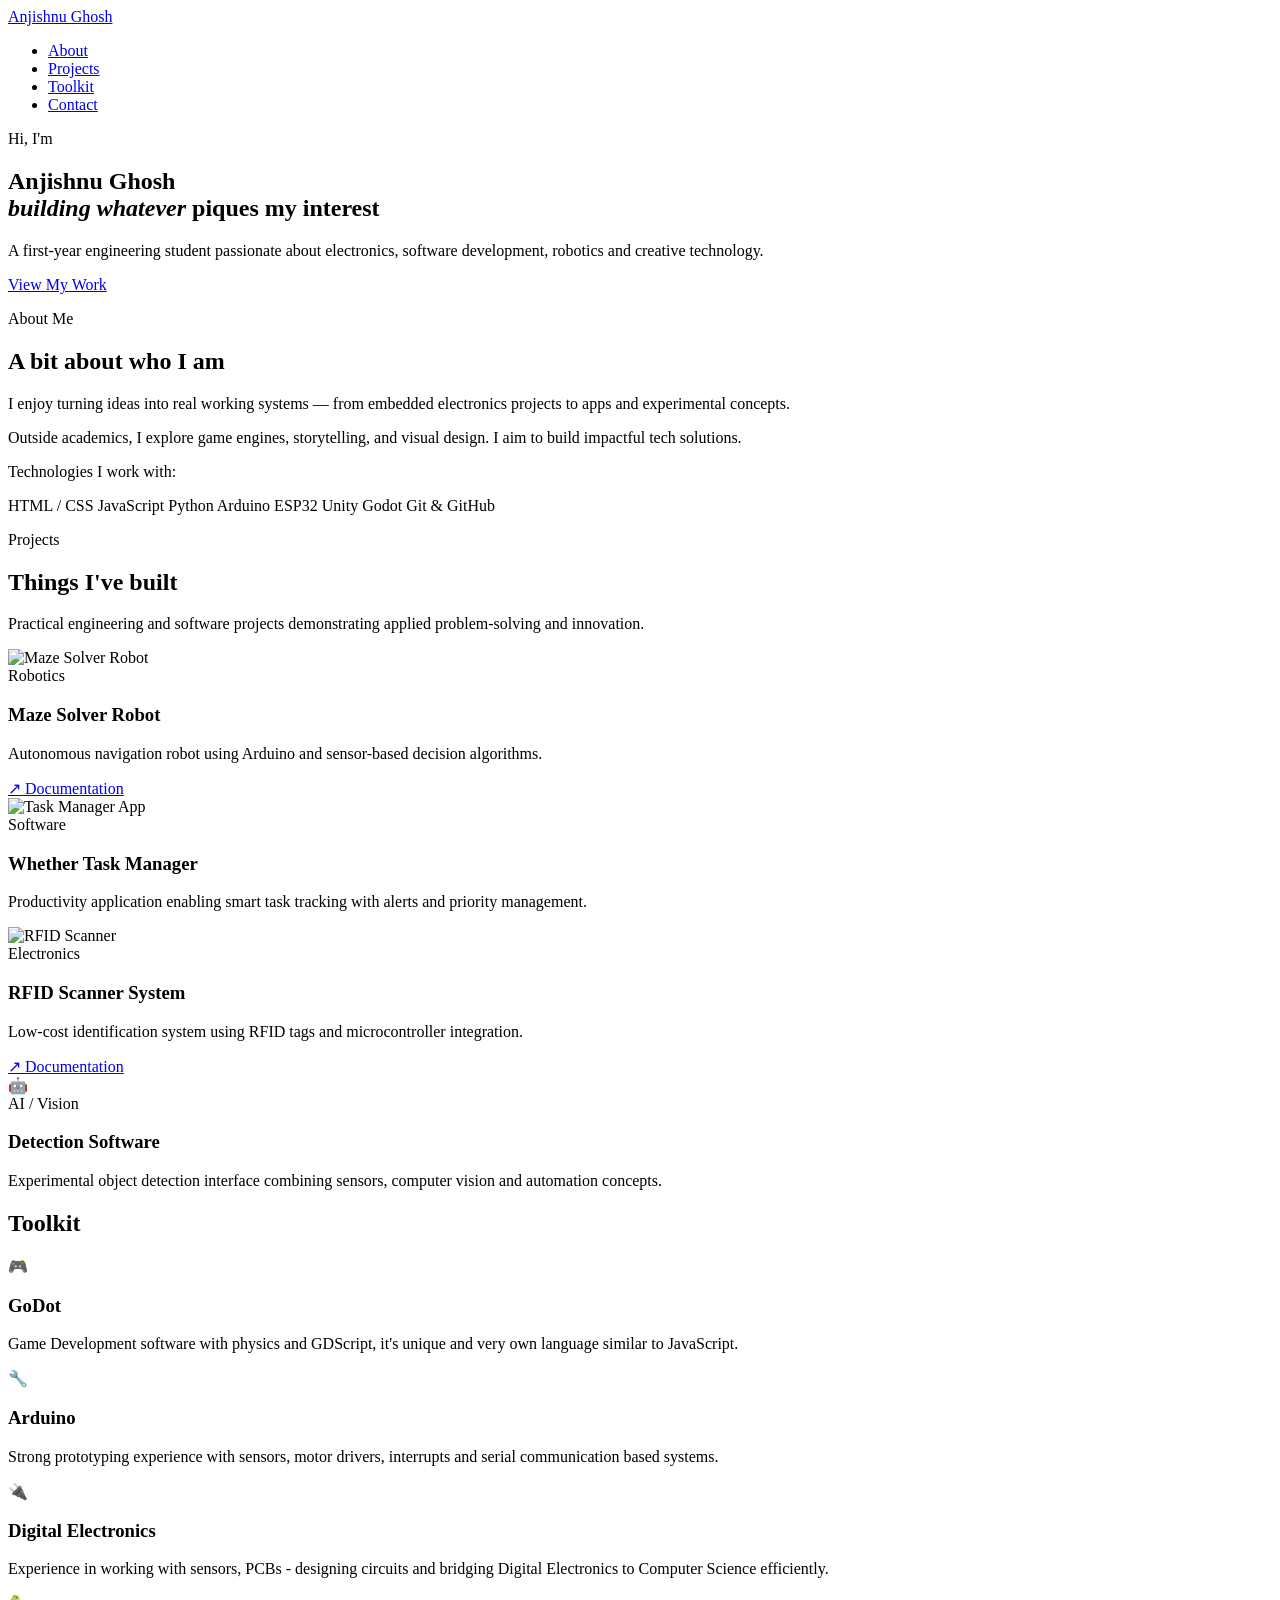
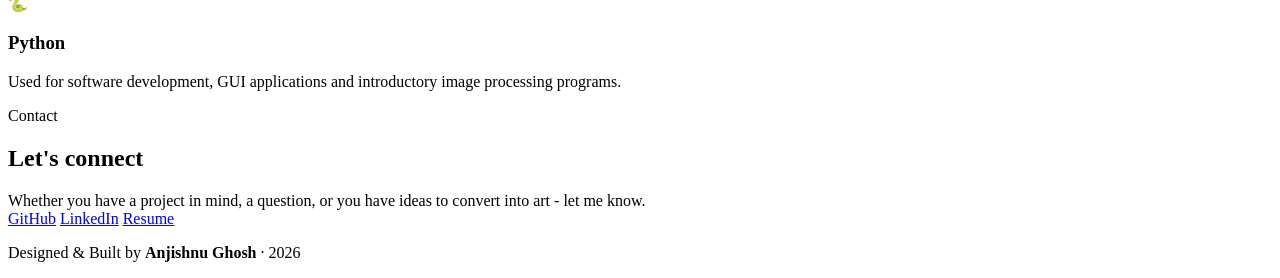
==== portfolio2.html @ eada3b85 "Add files via upload" ====
<!DOCTYPE html>
<html lang="en">

<head>
  <meta charset="UTF-8">
  <meta name="viewport" content="width=device-width, initial-scale=1.0">
  <title>Anjishnu Ghosh | Portfolio</title>

  <!-- CSS FILES -->
  <link rel="stylesheet" href="css/style.css">
  <link rel="stylesheet" href="css/theme-dark.css">
</head>

<body>

<!-- ================= NAVBAR ================= -->
<nav>
  <div class="container">
    <div class="nav-inner">
      <a href="#hero" class="nav-logo">Anjishnu Ghosh</a>

      <ul class="nav-links">
        <li><a href="#about">About</a></li>
        <li><a href="#projects">Projects</a></li>
        <li><a href="#toolkit">Toolkit</a></li>
        <li><a href="#contact">Contact</a></li>
      </ul>
    </div>
  </div>
</nav>

<!-- ================= HERO ================= -->
<section id="hero">
  <div class="container">

    <p class="hero-eyebrow reveal">Hi, I'm</p>

    <h1 class="hero-title reveal">
      Anjishnu Ghosh <br>
      <em>building whatever</em> piques my interest
    </h1>

    <p class="hero-subtitle reveal">
      A first-year engineering student passionate about electronics,
      software development, robotics and creative technology.
    </p>

    <a href="#projects" class="hero-cta reveal">View My Work</a>

  </div>
</section>

<!-- ================= ABOUT ================= -->
<section id="about" class="reveal">
  <div class="container">

    <p class="section-label">About Me</p>
    <h2 class="section-heading">A bit about who I am</h2>

    <div class="about-text">
      <p>
        I enjoy turning ideas into real working systems — from embedded
        electronics projects to apps and experimental concepts.
      </p>

      <p>
        Outside academics, I explore game engines, storytelling,
        and visual design. I aim to build impactful tech solutions.
      </p>

      <p class="skills-heading">Technologies I work with:</p>

      <div class="skills-grid">
        <span class="skill-badge">HTML / CSS</span>
        <span class="skill-badge">JavaScript</span>
        <span class="skill-badge">Python</span>
        <span class="skill-badge">Arduino</span>
        <span class="skill-badge">ESP32</span>
        <span class="skill-badge">Unity</span>
        <span class="skill-badge">Godot</span>
        <span class="skill-badge">Git & GitHub</span>
      </div>

    </div>
  </div>
</section>

<!-- ================= PROJECTS ================= -->
<section id="projects">
  <div class="container">

    <div class="projects-header reveal">
      <p class="section-label">Projects</p>
      <h2 class="section-heading">Things I've built</h2>
      <p class="section-desc">
        Practical engineering and software projects demonstrating
        applied problem-solving and innovation.
      </p>
    </div>

    <div class="projects-grid">

      <!-- Maze Solver -->
      <div class="project-card reveal reveal-delay-1">
        <div class="project-icon">
          <img src="references/mazesolv.png" alt="Maze Solver Robot">
        </div>
        <span class="project-tag">Robotics</span>
        <h3 class="project-title">Maze Solver Robot</h3>
        <p class="project-desc">
          Autonomous navigation robot using Arduino and sensor-based
          decision algorithms.
        </p>
        <div class="project-links">
          <a href="Maze solver.docx" target="_blank" class="link-demo">↗ Documentation</a>
        </div>
      </div>

      <!-- Task App -->
      <div class="project-card reveal reveal-delay-2">
        <div class="project-icon">
          <img src="references/whether.png" alt="Task Manager App">
        </div>
        <span class="project-tag">Software</span>
        <h3 class="project-title">Whether Task Manager</h3>
        <p class="project-desc">
          Productivity application enabling smart task tracking
          with alerts and priority management.
        </p>
      </div>

      <!-- RFID -->
      <div class="project-card reveal reveal-delay-3">
        <div class="project-icon">
          <img src="references/RFID.png" alt="RFID Scanner">
        </div>
        <span class="project-tag">Electronics</span>
        <h3 class="project-title">RFID Scanner System</h3>
        <p class="project-desc">
          Low-cost identification system using RFID tags and microcontroller integration.
        </p>
        <div class="project-links">
          <a href="RFID READER PROJECT.docx" target="_blank" class="link-demo">↗ Documentation</a>
        </div>
      </div>

      <!-- Detection -->
      <div class="project-card reveal reveal-delay-4">
        <div class="project-icon">🤖</div>
        <span class="project-tag">AI / Vision</span>
        <h3 class="project-title">Detection Software</h3>
        <p class="project-desc">
          Experimental object detection interface combining sensors,
          computer vision and automation concepts.
        </p>
      </div>

    </div>
  </div>
</section>

<!-- ================= TOOLKIT ================= -->
<section id="toolkit" class="toolkit-section">

  <div class="container">

    <h2 class="toolkit-title">Toolkit</h2>

    <div class="toolkit-cards">

      <div class="tool-card">
        <div class="tool-icon">🎮</div>
        <h3>GoDot</h3>
        <p>
          Game Development software with physics and GDScript, it's unique and very own language similar to JavaScript.
        </p>
      </div>

      <div class="tool-card">
        <div class="tool-icon">🔧</div>
        <h3>Arduino</h3>
        <p>
          Strong prototyping experience with sensors, motor drivers,
          interrupts and serial communication based systems.
        </p>
      </div>

      <div class="tool-card">
        <div class="tool-icon">🔌</div>
        <h3>Digital Electronics</h3>
        <p>
          Experience in working with sensors, PCBs - designing circuits and bridging Digital Electronics to Computer Science efficiently.
        </p>
      </div>

      <div class="tool-card">
        <div class="tool-icon">🐍</div>
        <h3>Python</h3>
        <p>
          Used for software development, GUI applications and
          introductory image processing programs.
        </p>
      </div>

    </div>

  </div>

</section>

<!-- ================= CONTACT ================= -->
<section id="contact" class="reveal">
  <div class="container">

    <p class="section-label">Contact</p>
    <h2 class="section-heading">Let's connect</h2>

    <p class="section-desc" style="margin:0 auto;">
       Whether you have a project in mind, a question, or you have ideas to convert into art - let me know.
    </p>

    <div class="contact-wrapper">
      <div class="social-links">
        <a href="#" class="social-link">GitHub</a>
        <a href="#" class="social-link">LinkedIn</a>
        <a href="resume.pdf" download class="social-link">Resume</a>
      </div>

    </div>
  </div>
</section>

<!-- ================= FOOTER ================= -->
<footer>
  <div class="container">
    <p>Designed & Built by <strong>Anjishnu Ghosh</strong> · 2026</p>
  </div>
</footer>

<!-- JS FILE -->
<script src="js/script.js"></script>

</body>
</html>
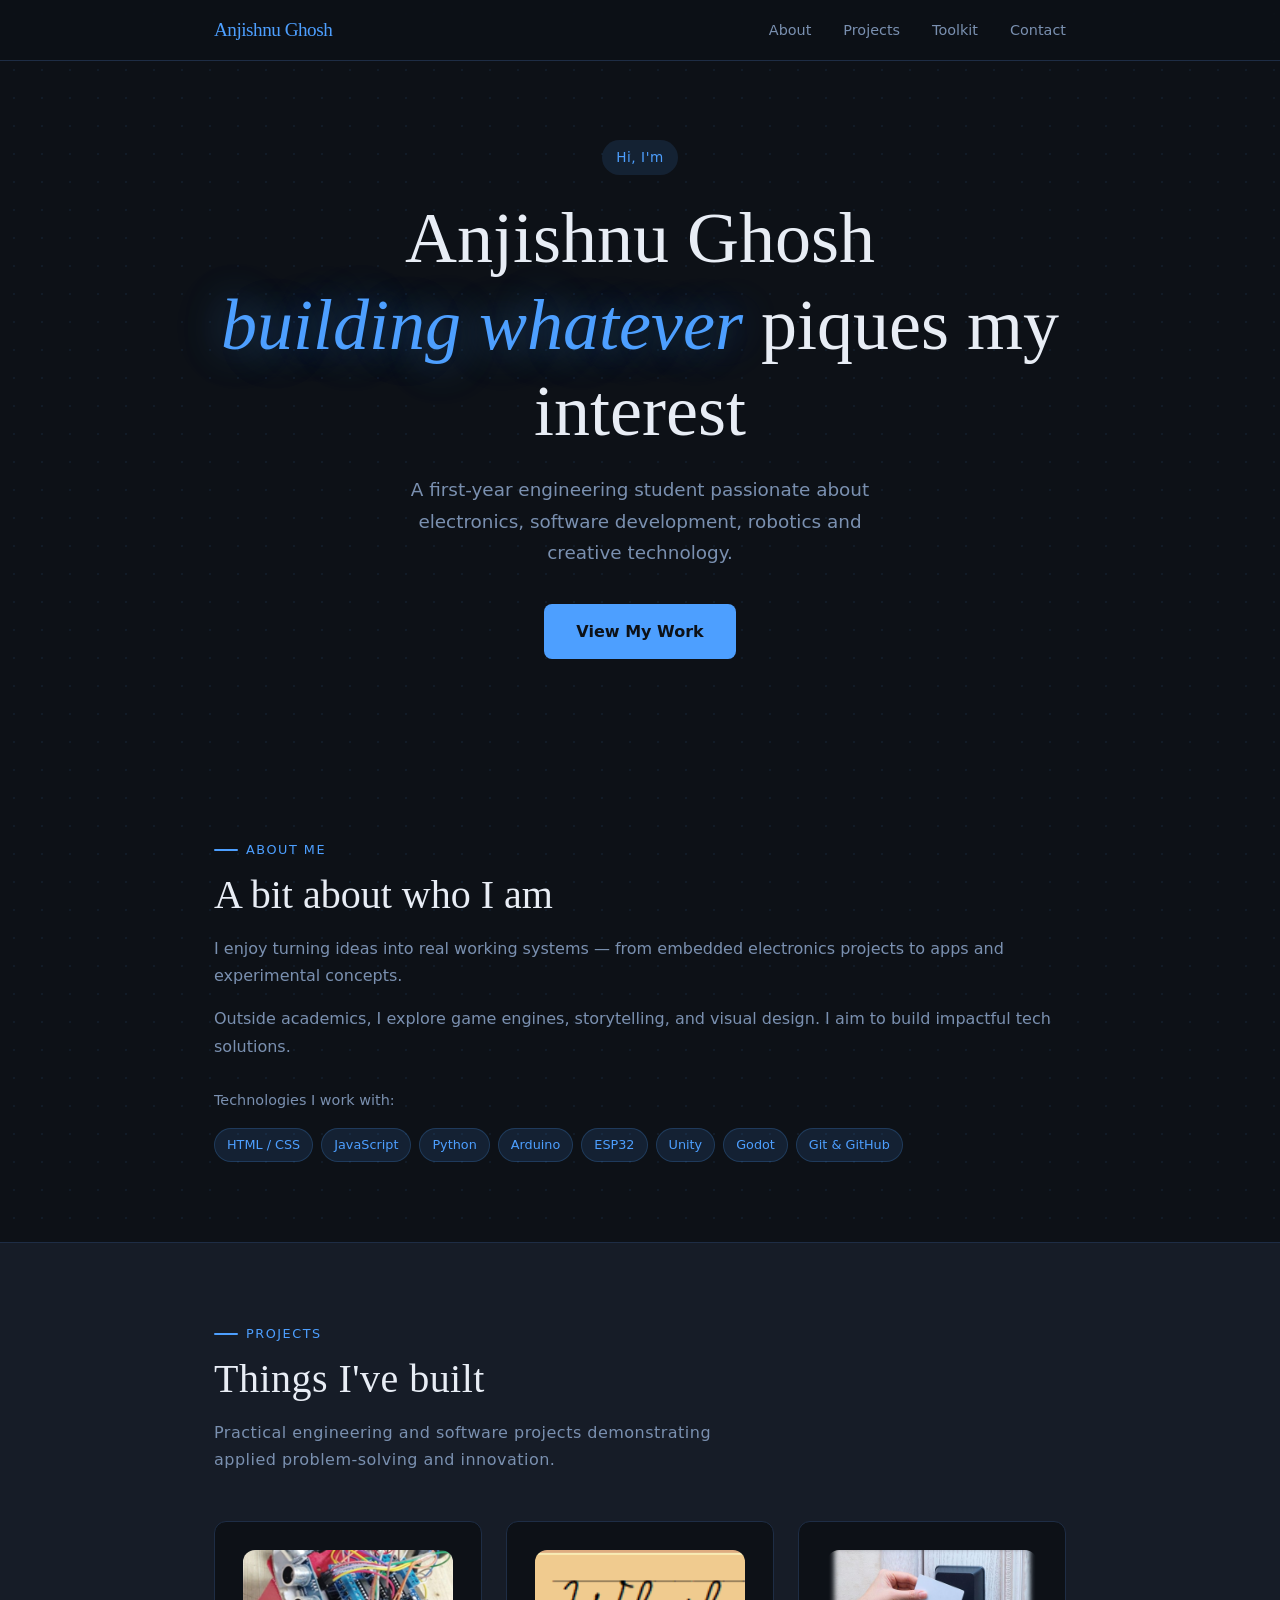
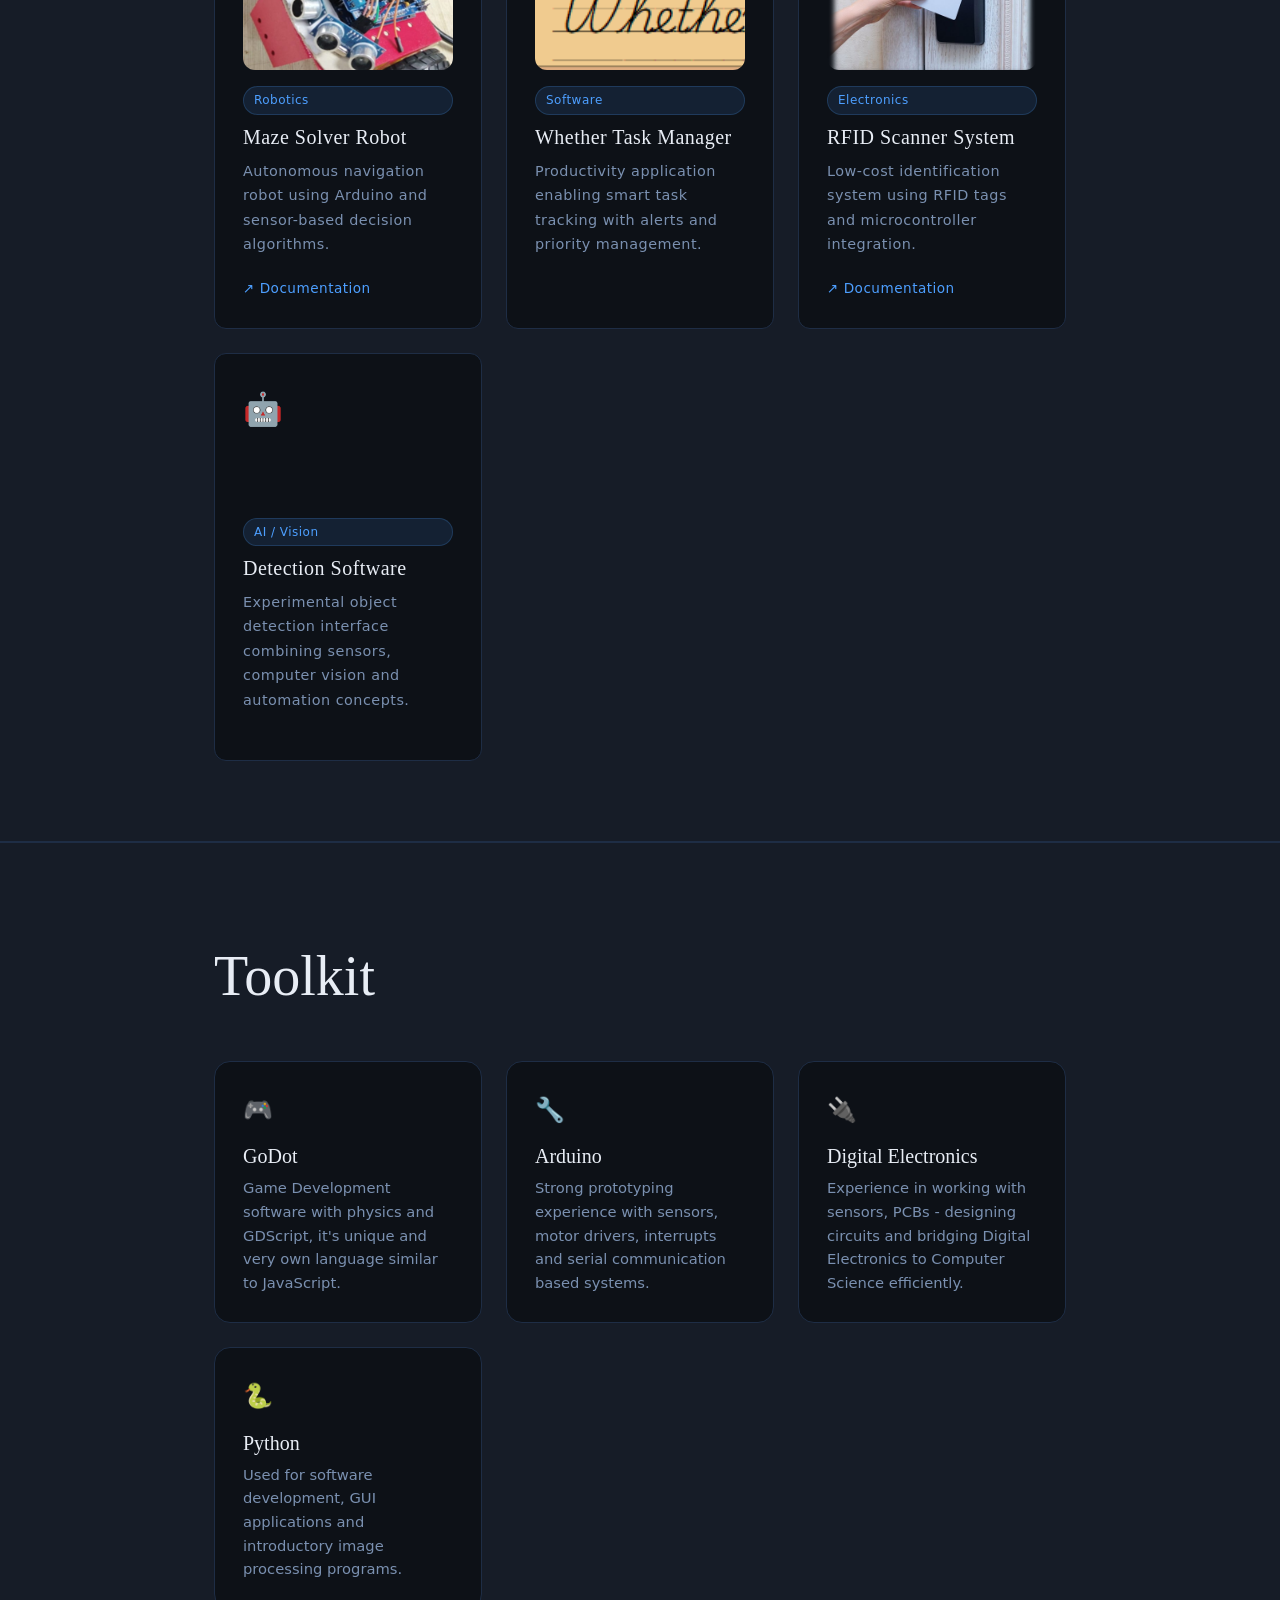
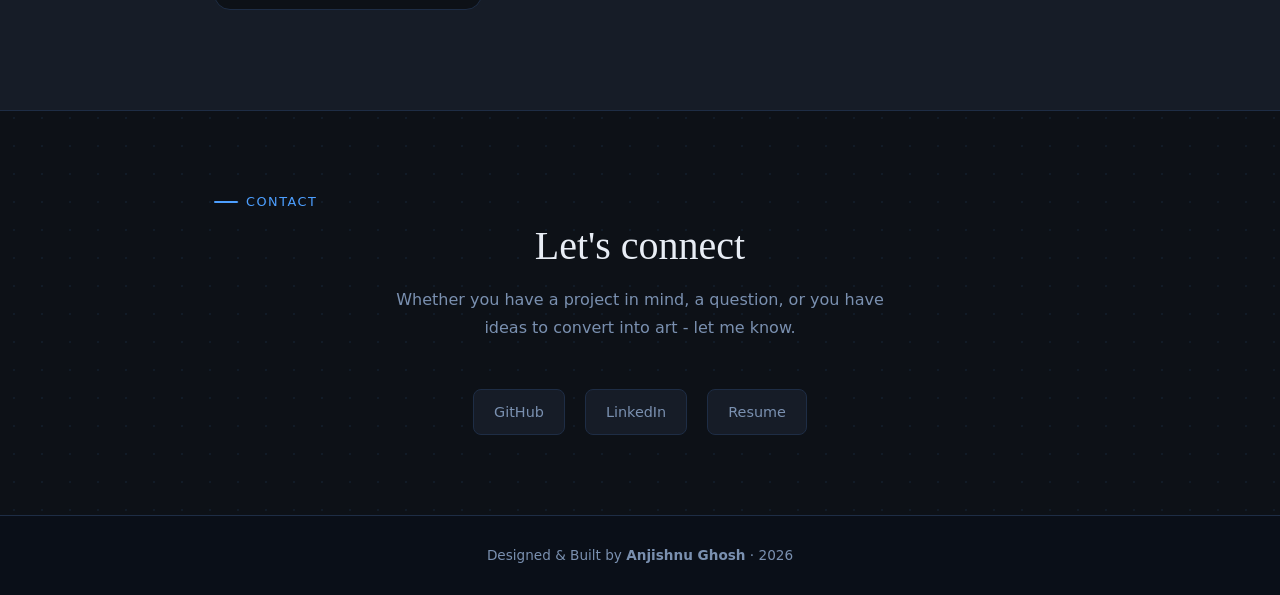
==== commit 06640d29: "Update portfolio2.html" ====
--- a/portfolio2.html
+++ b/portfolio2.html
@@ -7,8 +7,8 @@
   <title>Anjishnu Ghosh | Portfolio</title>
 
   <!-- CSS FILES -->
-  <link rel="stylesheet" href="css/style.css">
-  <link rel="stylesheet" href="css/theme-dark.css">
+  <link rel="stylesheet" href="style.css">
+  <link rel="stylesheet" href="theme-dark.css">
 </head>
 
 <body>
@@ -103,7 +103,7 @@
       <!-- Maze Solver -->
       <div class="project-card reveal reveal-delay-1">
         <div class="project-icon">
-          <img src="references/mazesolv.png" alt="Maze Solver Robot">
+          <img src="mazesolv.png" alt="Maze Solver Robot">
         </div>
         <span class="project-tag">Robotics</span>
         <h3 class="project-title">Maze Solver Robot</h3>
@@ -119,7 +119,7 @@
       <!-- Task App -->
       <div class="project-card reveal reveal-delay-2">
         <div class="project-icon">
-          <img src="references/whether.png" alt="Task Manager App">
+          <img src="whether.png" alt="Task Manager App">
         </div>
         <span class="project-tag">Software</span>
         <h3 class="project-title">Whether Task Manager</h3>
@@ -132,7 +132,7 @@
       <!-- RFID -->
       <div class="project-card reveal reveal-delay-3">
         <div class="project-icon">
-          <img src="references/RFID.png" alt="RFID Scanner">
+          <img src="RFID.png" alt="RFID Scanner">
         </div>
         <span class="project-tag">Electronics</span>
         <h3 class="project-title">RFID Scanner System</h3>
@@ -238,7 +238,7 @@
 </footer>
 
 <!-- JS FILE -->
-<script src="js/script.js"></script>
+<script src="script.js"></script>
 
 </body>
-</html>+</html>
--- a/style.css
+++ b/style.css
@@ -0,0 +1,558 @@
+:root {
+      --accent: #2A6BE8;         /* Main blue accent color — used for links, buttons, highlights */
+      --accent-light: #EBF0FD;   /* A pale tint of the accent — used for badge backgrounds */
+      --text: #1A1A2E;           /* Very dark navy — main body text */
+      --muted: #6B7280;          /* Medium gray — secondary/helper text */
+      --bg: #FAFAF8;             /* Off-white — the page background */
+      --card-bg: #FFFFFF;        /* Pure white — project card backgrounds */
+      --border: #E5E7EB;         /* Light gray — borders and dividers */
+      --radius: 12px;            /* How rounded card corners are */
+      --serif: 'DM Serif Display', Georgia, serif;   /* Heading font stack */
+      --sans: 'DM Sans', system-ui, sans-serif;      /* Body font stack */
+    }
+ 
+    /* ─── GLOBAL RESET ───────────────────────────────────────────────────────
+       Browsers add their own default margins/paddings to elements.
+       This "reset" removes those defaults so we start from a clean slate.
+    */
+    *, *::before, *::after {
+      /*
+        * selects every element. ::before and ::after are pseudo-elements
+        (invisible elements CSS can create before/after real elements).
+      */
+      box-sizing: border-box;
+      /*
+        By default, padding and border are ADDED to an element's width.
+        border-box makes them INCLUDED in the width — much more intuitive.
+        Example: a 200px box with 20px padding stays 200px wide (not 240px).
+      */
+      margin: 0;
+      padding: 0;
+    }
+ 
+    html {
+      scroll-behavior: smooth;
+      /*
+        When the user clicks a nav link (e.g., #projects), the page scrolls
+        smoothly instead of jumping instantly.
+      */
+    }
+ 
+    body {
+      /*
+        <body> is everything visible on the page.
+        These styles apply globally to all text unless overridden.
+      */
+      font-family: var(--sans);           /* Use DM Sans for all text */
+      background-color: var(--bg);        /* Off-white page background */
+      color: var(--text);                 /* Dark text by default */
+      line-height: 1.7;                   /* Space between lines — 1.7x the font size */
+      font-size: 16px;                    /* Base font size — all rem units scale from this */
+      -webkit-font-smoothing: antialiased;/* Makes fonts look crisper on Mac/iOS (webkit = Safari/Chrome) */
+    }
+ 
+    /* ─── TYPOGRAPHY HELPERS ─────────────────────────────────────────────── */
+ 
+    h1, h2, h3 {
+      font-family: var(--serif);          /* Use the elegant serif font for all headings */
+      font-weight: 400;                   /* Serif fonts look best at normal weight */
+      line-height: 1.2;                   /* Headings need tighter line spacing than body */
+    }
+ 
+    a {
+      color: var(--accent);               /* Links are blue */
+      text-decoration: none;              /* Remove the default underline */
+    }
+ 
+    a:hover {
+      text-decoration: underline;         /* Underline appears on hover for clarity */
+    }
+ 
+    img {
+      max-width: 100%;                    /* Images never overflow their container */
+      display: block;                     /* Remove the small gap below inline images */
+    }
+ 
+    /* ─── LAYOUT UTILITY ─────────────────────────────────────────────────── */
+ 
+    .container {
+      /*
+        A reusable class that centers content and adds horizontal padding.
+        Applied to each section to keep content within a readable max width.
+      */
+      max-width: 900px;     /* Content doesn't stretch wider than 900px */
+      margin: 0 auto;       /* Left and right margin set to "auto" = centered */
+      padding: 0 24px;      /* 24px gap on left and right on small screens */
+    }
+ 
+    section {
+      padding: 80px 0;      /* 80px of vertical breathing room above and below each section */
+    }
+ 
+    /* ─── NAVIGATION BAR ─────────────────────────────────────────────────── */
+ 
+    nav {
+      position: fixed;
+      /*
+        fixed means the nav stays at the top of the viewport even as you scroll.
+        Without this, the nav would scroll away with the page.
+      */
+      top: 0;
+      left: 0;
+      right: 0;
+      /*
+        top/left/right: 0 pins the nav to all three sides of the viewport,
+        making it full-width at the very top of the screen.
+      */
+      z-index: 100;
+      /*
+        z-index controls stacking order. Higher = in front.
+        100 ensures the nav appears in front of all page content when scrolling.
+      */
+      background: rgba(250, 250, 248, 0.88);
+      /*
+        rgba = Red, Green, Blue, Alpha.
+        Alpha of 0.88 = 88% opaque, 12% transparent.
+        This gives a frosted/translucent glass effect.
+      */
+      backdrop-filter: blur(12px);
+      /*
+        Blurs whatever is BEHIND the nav element (the page content).
+        Combined with the semi-transparent background, this creates a
+        popular "frosted glass" navigation effect.
+        -webkit- prefix needed for Safari compatibility.
+      */
+      -webkit-backdrop-filter: blur(12px);
+      border-bottom: 1px solid var(--border);  /* Subtle separator line */
+    }
+ 
+    .nav-inner {
+      display: flex;
+      /*
+        display: flex enables Flexbox layout.
+        Flexbox arranges children in a row (by default) or column,
+        with powerful alignment and spacing controls.
+      */
+      justify-content: space-between;
+      /*
+        Pushes the logo to the left and nav links to the right,
+        with all available space between them.
+      */
+      align-items: center;    /* Vertically centers the logo and links */
+      height: 60px;           /* Fixed nav height */
+    }
+ 
+    .nav-logo {
+      font-family: var(--serif);
+      font-size: 1.2rem;      /* rem = relative to the root font size. 1.2rem = 19.2px */
+      font-weight: 400;
+      letter-spacing: -0.5px; /* Slightly tighter letter spacing for elegant look */
+    }
+ 
+    .nav-links {
+      display: flex;
+      gap: 32px;              /* 32px space between each nav link */
+      list-style: none;       /* Remove the default bullet points from <ul> */
+    }
+ 
+    .nav-links a {
+      color: var(--muted);    /* Gray by default */
+      font-size: 0.9rem;
+      font-weight: 500;
+      transition: color 0.2s; /* Smoothly animate color change over 0.2 seconds */
+    }
+ 
+    .nav-links a:hover {
+      color: var(--text);     /* Goes dark on hover */
+      text-decoration: none;
+    }
+ 
+    /* ─── HERO SECTION ───────────────────────────────────────────────────── */
+ 
+    #hero {
+      padding-top: 140px;     /* Extra top padding to clear the 60px fixed nav */
+      padding-bottom: 100px;
+      text-align: center;
+    }
+ 
+    .hero-eyebrow {
+      /*
+        The small text above the main heading — sets the context.
+        e.g., "Hi, I'm"
+      */
+      display: inline-block;              /* Allows padding on a text element */
+      background: var(--accent-light);   /* Pale blue background */
+      color: var(--accent);              /* Blue text */
+      font-size: 0.85rem;
+      font-weight: 500;
+      padding: 6px 14px;
+      border-radius: 100px;             /* Makes it a pill shape (fully rounded) */
+      margin-bottom: 20px;
+      letter-spacing: 0.04em;           /* Slightly spaced out letters */
+    }
+ 
+    .hero-title {
+      font-size: clamp(2.8rem, 7vw, 5rem);
+      /*
+        clamp(min, preferred, max) — a responsive font size:
+        - Never smaller than 2.8rem (44.8px)
+        - Ideally 7vw (7% of viewport width)
+        - Never larger than 5rem (80px)
+        This makes the heading scale naturally across all screen sizes.
+      */
+      color: var(--text);
+      margin-bottom: 20px;
+    }
+ 
+    .hero-title em {
+      /*
+        <em> tags are used for italic text.
+        This styles the italic part of the hero title with an accent color.
+      */
+      color: var(--accent);
+      font-style: italic;
+    }
+ 
+    .hero-subtitle {
+      font-size: 1.15rem;
+      color: var(--muted);      /* Gray subtitle text */
+      max-width: 500px;         /* Keeps the line short for readability */
+      margin: 0 auto 36px;      /* Top: 0, Left/Right: auto (centered), Bottom: 36px */
+    }
+ 
+    .hero-cta {
+      /*
+        CTA = Call To Action — the main action button.
+      */
+      display: inline-block;
+      background: var(--accent);    /* Solid blue background */
+      color: #fff;                   /* White text */
+      padding: 14px 32px;
+      border-radius: 8px;
+      font-weight: 500;
+      font-size: 1rem;
+      transition: transform 0.2s, box-shadow 0.2s;
+      /*
+        Animate two properties on hover:
+        - transform: used for the lift effect
+        - box-shadow: used for the glow effect
+      */
+    }
+ 
+    .hero-cta:hover {
+      text-decoration: none;
+      transform: translateY(-2px);
+      /*
+        Moves the button 2px upward — creates a "lifting" hover effect.
+        translateY is a CSS transform function.
+      */
+      box-shadow: 0 8px 24px rgba(42, 107, 232, 0.28);
+      /*
+        A blue-tinted shadow beneath the button, making it look elevated.
+        Syntax: x-offset y-offset blur spread color
+      */
+    }
+ 
+    /* ─── SECTION HEADING STYLE ──────────────────────────────────────────── */
+ 
+    .section-label {
+      /*
+        A small all-caps label above each section heading (e.g., "— About Me")
+      */
+      font-family: var(--sans);
+      font-size: 0.8rem;
+      font-weight: 500;
+      letter-spacing: 0.12em;         /* Wide letter spacing for the all-caps look */
+      text-transform: uppercase;       /* Makes text all caps regardless of what's typed */
+      color: var(--accent);
+      margin-bottom: 10px;
+      display: flex;
+      align-items: center;
+      gap: 8px;
+    }
+ 
+    .section-label::before {
+      /*
+        ::before is a pseudo-element — creates a decorative element BEFORE
+        the text without adding extra HTML.
+        Here it draws a short horizontal line before the label.
+      */
+      content: '';                  /* Required — the pseudo-element exists but is empty */
+      display: block;
+      width: 24px;
+      height: 2px;
+      background: var(--accent);
+      border-radius: 2px;
+    }
+ 
+    .section-heading {
+      font-size: clamp(1.8rem, 4vw, 2.6rem);
+      margin-bottom: 16px;
+    }
+ 
+    .section-desc {
+      color: var(--muted);
+      max-width: 520px;
+      font-size: 1rem;
+    }
+ 
+    /* ─── ABOUT SECTION ──────────────────────────────────────────────────── */
+ 
+    .about-grid {
+      display: grid;
+      /*
+        CSS Grid divides a container into rows and columns.
+        Here we create two columns: the first is 1 fraction unit wide,
+        the second is 2 fraction units wide (so it's twice as wide).
+      */
+      grid-template-columns: 1fr 2fr;
+      gap: 56px;              /* Space between the two columns */
+      align-items: start;     /* Align content to the top of each grid cell */
+      margin-top: 48px;
+    }
+ 
+    .about-avatar {
+      width: 100%;
+      aspect-ratio: 1 / 1;   /* Forces the element to always be a perfect square */
+      border-radius: 16px;
+      background: var(--accent-light);    /* Placeholder background until you add a real photo */
+      display: flex;
+      align-items: center;
+      justify-content: center;            /* Centers the initials text inside */
+      font-family: var(--serif);
+      font-size: 3rem;
+      color: var(--accent);
+      overflow: hidden;                   /* Clips any content (like a photo) to the border-radius */
+    }
+ 
+    .about-text p {
+      color: var(--muted);
+      margin-bottom: 16px;
+    }
+ 
+    .skills-heading {
+      font-family: var(--sans);
+      font-weight: 500;
+      font-size: 0.9rem;
+      color: var(--text);
+      margin: 28px 0 12px;
+    }
+ 
+    .skills-grid {
+      display: flex;
+      flex-wrap: wrap;     /* Items wrap to the next line if they don't fit */
+      gap: 8px;
+    }
+ 
+    .skill-badge {
+      background: var(--accent-light);
+      color: var(--accent);
+      font-size: 0.8rem;
+      font-weight: 500;
+      padding: 5px 12px;
+      border-radius: 100px;   /* Pill shape */
+    }
+ 
+    /* ─── PROJECTS SECTION ───────────────────────────────────────────────── */
+ 
+    #projects {
+      background: var(--card-bg);
+      /*
+        A very subtle change from the slightly off-white page background
+        to pure white creates visual separation between sections.
+      */
+      border-top: 1px solid var(--border);
+      border-bottom: 1px solid var(--border);
+    }
+ 
+    .projects-header {
+      margin-bottom: 48px;
+    }
+ 
+    .projects-grid {
+      display: grid;
+      grid-template-columns: repeat(auto-fit, minmax(260px, 1fr));
+      /*
+        repeat(auto-fit, ...) — creates as many columns as will fit.
+        minmax(260px, 1fr) — each column is at least 260px wide, expands to fill space.
+        Result: 3 columns on wide screens, 2 on medium, 1 on mobile — automatically.
+      */
+      gap: 24px;
+    }
+ 
+    .project-card {
+      background: var(--bg);         /* Slightly off-white card on white section */
+      border: 1px solid var(--border);
+      border-radius: var(--radius);  /* Uses the --radius variable (12px) */
+      padding: 28px;
+      display: flex;
+      flex-direction: column;        /* Stack children vertically instead of side-by-side */
+      transition: transform 0.25s, box-shadow 0.25s;
+    }
+ 
+    .project-card:hover {
+      transform: translateY(-4px);   /* Lift the card 4px upward on hover */
+      box-shadow: 0 12px 32px rgba(0, 0, 0, 0.08);  /* Soft shadow on hover */
+    }
+ 
+    .project-icon {
+      font-size: 2rem;               /* Large emoji icon at the top of each card */
+      margin-bottom: 16px;
+    }
+ 
+    .project-tag {
+      font-size: 0.75rem;
+      font-weight: 500;
+      color: var(--accent);
+      background: var(--accent-light);
+      display: inline-block;
+      padding: 3px 10px;
+      border-radius: 100px;
+      margin-bottom: 10px;
+    }
+ 
+    .project-title {
+      font-family: var(--serif);
+      font-size: 1.25rem;
+      margin-bottom: 10px;
+    }
+ 
+    .project-desc {
+      font-size: 0.9rem;
+      color: var(--muted);
+      flex: 1;
+      /*
+        flex: 1 makes this element grow to fill available vertical space in the
+        flex column. This pushes the links to the bottom of all cards evenly,
+        even if descriptions have different lengths.
+      */
+      margin-bottom: 20px;
+    }
+ 
+    .project-links {
+      display: flex;
+      gap: 16px;
+    }
+ 
+    .project-links a {
+      font-size: 0.85rem;
+      font-weight: 500;
+      display: flex;
+      align-items: center;
+      gap: 5px;
+    }
+ 
+    .project-links .link-demo {
+      color: var(--accent);     /* Blue for the live demo link */
+    }
+ 
+    .project-links .link-code {
+      color: var(--muted);      /* Gray for the GitHub/code link */
+    }
+ 
+    /* ─── CONTACT SECTION ────────────────────────────────────────────────── */
+ 
+    #contact {
+      text-align: center;
+    }
+ 
+    .contact-wrapper {
+      margin-top: 48px;
+    }
+ 
+    .contact-email {
+      font-family: var(--serif);
+      font-size: clamp(1.5rem, 4vw, 2.4rem);
+      color: var(--text);
+      display: inline-block;
+      margin-bottom: 36px;
+      transition: color 0.2s;
+    }
+ 
+    .contact-email:hover {
+      color: var(--accent);
+      text-decoration: none;
+    }
+ 
+    .social-links {
+      display: flex;
+      justify-content: center;   /* Center the social icons row */
+      gap: 20px;
+      flex-wrap: wrap;
+    }
+ 
+    .social-link {
+      display: flex;
+      align-items: center;
+      gap: 8px;
+      font-size: 0.9rem;
+      font-weight: 500;
+      color: var(--muted);
+      background: var(--card-bg);
+      border: 1px solid var(--border);
+      padding: 10px 20px;
+      border-radius: 8px;
+      transition: border-color 0.2s, color 0.2s;
+    }
+ 
+    .social-link:hover {
+      color: var(--accent);
+      border-color: var(--accent);
+      text-decoration: none;
+    }
+ 
+    /* ─── FOOTER ─────────────────────────────────────────────────────────── */
+ 
+    footer {
+      border-top: 1px solid var(--border);
+      padding: 28px 0;
+      text-align: center;
+      font-size: 0.85rem;
+      color: var(--muted);
+    }
+ 
+    /* ─── RESPONSIVE DESIGN ──────────────────────────────────────────────── */
+ 
+    @media (max-width: 640px) {
+      /*
+        @media is a "media query" — CSS that only applies at certain screen sizes.
+        max-width: 640px means: "apply these rules ONLY on screens 640px wide or less"
+        (i.e., phones and small tablets).
+      */
+ 
+      .about-grid {
+        grid-template-columns: 1fr;   /* Switch from 2-column to 1-column layout on mobile */
+      }
+ 
+      .about-avatar {
+        max-width: 160px;             /* Limit photo size on mobile */
+      }
+ 
+      .nav-links {
+        gap: 18px;                    /* Reduce gap between nav links on mobile */
+      }
+
+/* ===== Premium Scroll Reveal ===== */
+
+.reveal {
+  opacity: 0;
+  transform: translateY(50px) scale(0.96);
+  transition: all 0.9s cubic-bezier(.21,1.02,.73,1);
+}
+
+.reveal.active {
+  opacity: 1;
+  transform: translateY(0) scale(1);
+}
+
+/* stagger effect */
+.reveal-delay-1 { transition-delay: 0.1s; }
+.reveal-delay-2 { transition-delay: 0.2s; }
+.reveal-delay-3 { transition-delay: 0.3s; }
+.reveal-delay-4 { transition-delay: 0.4s; }
+    }
+    img {
+  max-width: 100%;
+  height: auto;
+  display: block;
+}
--- a/theme-dark.css
+++ b/theme-dark.css
@@ -0,0 +1,576 @@
+/*
+  ============================================================
+  theme-dark.css — Dark Blue Theme Override
+  ============================================================
+
+  HOW TO USE THIS FILE:
+  Add this single line to your portfolio.html, inside the <head>
+  tag, AFTER the existing <style> block:
+
+      <link rel="stylesheet" href="theme-dark.css">
+
+  Because it loads AFTER the original styles, every rule here
+  "wins" over the original — this is the "Cascading" part of CSS.
+  You never have to touch portfolio.html's <style> block at all.
+  ============================================================
+*/
+
+
+/* ─────────────────────────────────────────────────────────────
+   STEP 1: REDEFINE THE COLOR PALETTE
+   All colors live in CSS variables on :root.
+   By overriding just these variables, every element that uses
+   them automatically updates — no hunting down individual rules.
+───────────────────────────────────────────────────────────── */
+
+:root {
+  --accent:       #4D9FFF;
+  /*
+    A vivid sky blue — the primary interactive color.
+    Used for links, buttons, badges, and the CTA.
+    Chosen to pop clearly against dark backgrounds.
+  */
+
+  --accent-light: rgba(77, 159, 255, 0.12);
+  /*
+    A very transparent tint of the accent.
+    Used as a soft fill behind skill badges and tags.
+    rgba() lets us control opacity (0.12 = 12% opaque).
+  */
+
+  --text:         #E8EDF5;
+  /*
+    Off-white with a cool blue tint — main body text.
+    Pure white (#fff) can feel harsh on dark backgrounds;
+    this is softer and more readable.
+  */
+
+  --muted:        #7A90B0;
+  /*
+    A desaturated steel blue — used for secondary text
+    like subtitles, project descriptions, and nav links.
+  */
+
+  --bg:           #0D1117;
+  /*
+    Very dark navy — the main page background.
+    Inspired by GitHub's dark theme; feels deep and technical.
+  */
+
+  --card-bg:      #161C27;
+  /*
+    Slightly lighter than --bg — used for the projects section
+    background and project cards, creating subtle layering depth.
+  */
+
+  --border:       #1E2D45;
+  /*
+    A muted dark blue — replaces the light gray borders.
+    Visible enough to separate elements, but not distracting.
+  */
+}
+
+
+/* ─────────────────────────────────────────────────────────────
+   STEP 2: BODY BACKGROUND TEXTURE
+   Adds a very subtle dot-grid pattern to the page background.
+   This gives the dark theme depth and a "technical" feel
+   without being visually loud.
+───────────────────────────────────────────────────────────── */
+
+body {
+  background-color: var(--bg);
+  background-image: radial-gradient(
+    rgba(77, 159, 255, 0.07) 1px,
+    transparent 1px
+  );
+  /*
+    radial-gradient() draws a circular gradient.
+    Here each "dot" is 1px wide, 7% opaque blue, surrounded by
+    transparency — creating a tiny dot.
+  */
+  background-size: 28px 28px;
+  /*
+    Repeat the dot pattern every 28px horizontally and vertically,
+    creating a uniform grid of subtle dots across the whole page.
+  */
+}
+
+
+/* ─────────────────────────────────────────────────────────────
+   STEP 3: NAVIGATION BAR — dark frosted glass
+───────────────────────────────────────────────────────────── */
+
+nav {
+  background: rgba(13, 17, 23, 0.80);
+  /*
+    80% opaque version of --bg. When combined with backdrop-filter,
+    the page content blurs through it, creating a dark frosted effect.
+  */
+  border-bottom-color: var(--border);
+  /*
+    Override just the border color using our new dark border variable.
+  */
+}
+
+
+/* ─────────────────────────────────────────────────────────────
+   STEP 4: HERO SECTION — glowing accent headline
+───────────────────────────────────────────────────────────── */
+
+.hero-title em {
+  color: var(--accent);
+  /*
+    The italic accent phrase inherits the new vivid blue.
+    Combined with the glow below, it becomes the visual focal point.
+  */
+  text-shadow:
+    0 0 40px rgba(77, 159, 255, 0.45),
+    0 0 80px rgba(77, 159, 255, 0.20);
+  /*
+    text-shadow takes: x-offset y-offset blur color.
+    Two layered shadows create a soft "glow" aura:
+    - First layer: tight 40px glow, 45% opaque
+    - Second layer: wide 80px halo, 20% opaque
+    The result is a neon-like luminosity around the accent text.
+  */
+}
+
+.hero-cta {
+  background: var(--accent);
+  color: #0D1117;
+  /*
+    Dark text on a bright button — high contrast for readability.
+    On dark themes, light buttons with dark text often look sharper
+    than the reverse.
+  */
+  font-weight: 600;
+}
+
+.hero-cta:hover {
+  box-shadow: 0 8px 32px rgba(77, 159, 255, 0.40);
+  /*
+    Blue glow shadow on hover — matches the accent color,
+    making the button look like it's emitting light.
+  */
+}
+
+
+/* ─────────────────────────────────────────────────────────────
+   STEP 5: ABOUT SECTION — avatar placeholder
+───────────────────────────────────────────────────────────── */
+
+.about-avatar {
+  background: var(--card-bg);
+  /*
+    Use the card background color instead of the light accent tint.
+  */
+  border: 1px solid var(--border);
+  color: var(--accent);
+  /*
+    The initials/text inside the avatar stay in the accent blue.
+  */
+}
+
+.skill-badge {
+  background: var(--accent-light);
+  color: var(--accent);
+  border: 1px solid rgba(77, 159, 255, 0.20);
+  /*
+    A thin blue border adds a bit more structure on dark backgrounds,
+    where the transparent fill alone can look too subtle.
+  */
+}
+
+
+/* ─────────────────────────────────────────────────────────────
+   STEP 6: PROJECTS SECTION
+───────────────────────────────────────────────────────────── */
+
+#projects {
+  background: var(--card-bg);
+  /*
+    Slightly lighter dark for the projects band —
+    creates a subtle "lifted" section feel.
+  */
+  border-top-color: var(--border);
+  border-bottom-color: var(--border);
+  letter-spacing: 0.03em;
+}
+
+.project-card {
+  background: #0D1117;
+  /*
+    Cards are the darkest layer — same as --bg.
+    On the slightly lighter #projects background, they appear as
+    inset, floating tiles — a sense of depth through layering.
+  */
+  border-color: var(--border);
+  transition: transform 0.25s, box-shadow 0.25s, border-color 0.25s;
+  /*
+    Add border-color to the transition so the border glows in
+    smoothly on hover (see rule below).
+  */
+}
+
+.project-card:hover {
+  border-color: rgba(77, 159, 255, 0.40);
+  /*
+    On hover, the card border shifts from dark to a semi-transparent
+    blue — a subtle "selected" or "active" glow effect.
+  */
+  box-shadow:
+    0 0 0 1px rgba(77, 159, 255, 0.10),
+    0 16px 40px rgba(0, 0, 0, 0.50);
+  /*
+    Two shadows:
+    1. A 1px "inner ring" in a faint blue — reinforces the border glow
+    2. A soft deep shadow below — gives the card depth as it lifts
+  */
+}
+
+.project-tag {
+  background: var(--accent-light);
+  color: var(--accent);
+  border: 1px solid rgba(77, 159, 255, 0.20);
+}
+
+
+/* ─────────────────────────────────────────────────────────────
+   STEP 7: CONTACT SECTION
+───────────────────────────────────────────────────────────── */
+
+.contact-email {
+  color: var(--text);
+}
+
+.contact-email:hover {
+  color: var(--accent);
+}
+
+.social-link {
+  background: var(--card-bg);
+  border-color: var(--border);
+  color: var(--muted);
+  transition: border-color 0.2s, color 0.2s, box-shadow 0.2s;
+}
+
+.social-link:hover {
+  color: var(--accent);
+  border-color: rgba(77, 159, 255, 0.45);
+  box-shadow: 0 0 16px rgba(77, 159, 255, 0.12);
+  /*
+    A faint blue aura on hover — the buttons subtly "light up"
+    when the cursor passes over them.
+  */
+  text-decoration: none;
+}
+
+
+/* ─────────────────────────────────────────────────────────────
+   STEP 8: SECTION LABELS & DECORATIVE LINE
+───────────────────────────────────────────────────────────── */
+
+.section-label {
+  color: var(--accent);
+  /*
+    The small uppercase label above each section heading
+    already uses --accent, but we confirm it here so it
+    picks up the new brighter blue explicitly.
+  */
+}
+
+.section-label::before {
+  background: var(--accent);
+  /*
+    The decorative horizontal line before the label also updates
+    to the new blue.
+  */
+}
+
+
+/* ─────────────────────────────────────────────────────────────
+   STEP 9: FOOTER
+───────────────────────────────────────────────────────────── */
+
+footer {
+  border-top-color: var(--border);
+  background: #0A0F18;
+  /*
+    Slightly darker than --bg — the footer recedes visually,
+    anchoring the page bottom with extra depth.
+  */
+}
+
+
+/* ─────────────────────────────────────────────────────────────
+   STEP 10: SCROLLBAR STYLING (Chrome, Edge, Safari)
+   A nice finishing touch — the scrollbar matches the dark theme.
+───────────────────────────────────────────────────────────── */
+
+::-webkit-scrollbar {
+  width: 8px;           /* Thin scrollbar */
+}
+
+::-webkit-scrollbar-track {
+  background: var(--bg);          /* Track matches the page background */
+}
+
+::-webkit-scrollbar-thumb {
+  background: var(--border);      /* The draggable part is the border color */
+  border-radius: 4px;
+}
+
+::-webkit-scrollbar-thumb:hover {
+  background: var(--accent);      /* Turns blue on hover */
+}
+
+
+/* ─────────────────────────────────────────────────────────────
+   STEP 11: TEXT SELECTION COLOR
+   When the user highlights text, this controls the color.
+───────────────────────────────────────────────────────────── */
+
+::selection {
+  background: rgba(77, 159, 255, 0.30);
+  /*
+    A 30% opaque blue highlight — recognizable as accent-themed
+    without being so dark it obscures the selected text.
+  */
+  color: var(--text);
+}
+
+.project-icon {
+  width: 100%;
+  height: 120px;          /* ← control image size here */
+  overflow: hidden;
+  border-radius: 12px;
+  margin-bottom: 16px;
+  display: block;
+}
+
+.project-icon img {
+  width: 100%;
+  height: 100%;
+  object-fit: cover;
+  display: block;
+}
+
+.reveal {
+  opacity: 0;
+  transform: translateY(50px) scale(0.96);
+  transition: all 0.9s cubic-bezier(.21,1.02,.73,1);
+}
+
+.reveal.active {
+  opacity: 1;
+  transform: translateY(0) scale(1);
+}
+
+/* stagger effect */
+.reveal-delay-1 { transition-delay: 0.1s; }
+.reveal-delay-2 { transition-delay: 0.2s; }
+.reveal-delay-3 { transition-delay: 0.3s; }
+.reveal-delay-4 { transition-delay: 0.4s; }
+    
+
+/* ===== TOOLKIT SECTION — BLENDED DARK THEME ===== */
+
+.toolkit-section {
+  padding: 100px 0;
+  background: var(--card-bg);
+  border-top: 1px solid var(--border);
+  border-bottom: 1px solid var(--border);
+  position: relative;
+}
+
+/* subtle blue grid instead of neon green */
+.toolkit-section::before {
+  content: "";
+  position: absolute;
+  inset: 0;
+  pointer-events: none;
+}
+
+.toolkit-index {
+  color: var(--accent);
+  letter-spacing: 3px;
+  font-size: 13px;
+  margin-bottom: 8px;
+}
+
+.toolkit-title {
+  font-size: clamp(2.2rem,5vw,3.5rem);
+  margin-bottom: 50px;
+  font-family: var(--serif);
+}
+
+.toolkit-cards {
+  display: grid;
+  grid-template-columns: repeat(auto-fit,minmax(260px,1fr));
+  gap: 26px;
+}
+
+.tool-card {
+  background: #0D1117;
+  border: 1px solid var(--border);
+  padding: 28px;
+  border-radius: 16px;
+  transition: all .28s ease;
+  position: relative;
+}
+
+/* blue glow hover matching project cards */
+.tool-card {
+  transition: all .35s cubic-bezier(.21,1.02,.73,1);
+}
+
+.tool-card:hover {
+  transform: translateY(-8px) scale(1.02);
+  border-color: rgba(77,159,255,.5);
+
+  box-shadow:
+    0 10px 28px rgba(0,0,0,.6),
+    0 0 0 1px rgba(77,159,255,.12);
+}
+
+.tool-icon {
+  font-size: 24px;
+  margin-bottom: 14px;
+}
+
+.tool-card h3 {
+  font-size: 1.25rem;
+  margin-bottom: 8px;
+  font-family: var(--serif);
+}
+
+.tool-card p {
+  color: var(--muted);
+  font-size: .92rem;
+  line-height: 1.6;
+}
+
+/* ===== PROJECT HOVER UPGRADE ===== */
+
+.project-card {
+  transition: 
+    transform .35s cubic-bezier(.21,1.02,.73,1),
+    box-shadow .35s,
+    border-color .35s;
+}
+
+.project-card:hover {
+  transform: translateY(-10px) scale(1.02);
+  border-color: rgba(77,159,255,0.6);
+
+  box-shadow:
+    0 10px 30px rgba(0,0,0,0.6),
+    0 0 0 1px rgba(77,159,255,0.18),
+    0 0 40px rgba(77,159,255,0.15);
+}
+
+/* ===== PROJECT HOVER UPGRADE ===== */
+
+.project-card {
+  transition: 
+    transform .35s cubic-bezier(.21,1.02,.73,1),
+    box-shadow .35s,
+    border-color .35s;
+}
+
+.project-card:hover {
+  transform: translateY(-10px) scale(1.02);
+  border-color: rgba(77,159,255,0.6);
+
+  box-shadow:
+    0 10px 30px rgba(0,0,0,0.6),
+    0 0 0 1px rgba(77,159,255,0.18),
+    0 0 40px rgba(77,159,255,0.15);
+}
+
+.hero-cta {
+  transition: all .35s cubic-bezier(.21,1.02,.73,1);
+}
+
+.hero-cta:hover {
+  transform: translateY(-3px) scale(1.03);
+  box-shadow: 
+    0 12px 30px rgba(77,159,255,.35);
+}
+
+.nav-links a {
+  position: relative;
+}
+
+.nav-links a::after {
+  content: "";
+  position: absolute;
+  left: 0;
+  bottom: -6px;
+  width: 0%;
+  height: 2px;
+  background: var(--accent);
+  transition: width .3s ease;
+}
+
+.nav-links a:hover::after {
+  width: 100%;
+}
+
+.container {
+  width: min(1100px, 92%);
+  margin: auto;
+}
+
+img {
+  max-width: 100%;
+  height: auto;
+  display: block;
+}
+
+.hero-title {
+  font-size: clamp(2.2rem, 6vw, 4.5rem);
+}
+
+.section-heading {
+  font-size: clamp(1.6rem, 4vw, 2.5rem);
+}
+
+.projects-grid,
+.toolkit-cards {
+  display: grid;
+  grid-template-columns: repeat(auto-fit, minmax(260px,1fr));
+  gap: 24px;
+}
+
+@media (max-width: 768px) {
+
+  section {
+    padding: 70px 0;
+  }
+
+  .hero-title {
+    line-height: 1.15;
+  }
+
+  .nav-inner {
+    flex-direction: column;
+    height: auto;
+    gap: 10px;
+    padding: 12px 0;
+  }
+
+  .nav-links {
+    gap: 18px;
+  }
+
+  .toolkit-title {
+    font-size: 2.2rem;
+  }
+
+}
+
+body {
+  overflow-x: hidden;
+}
